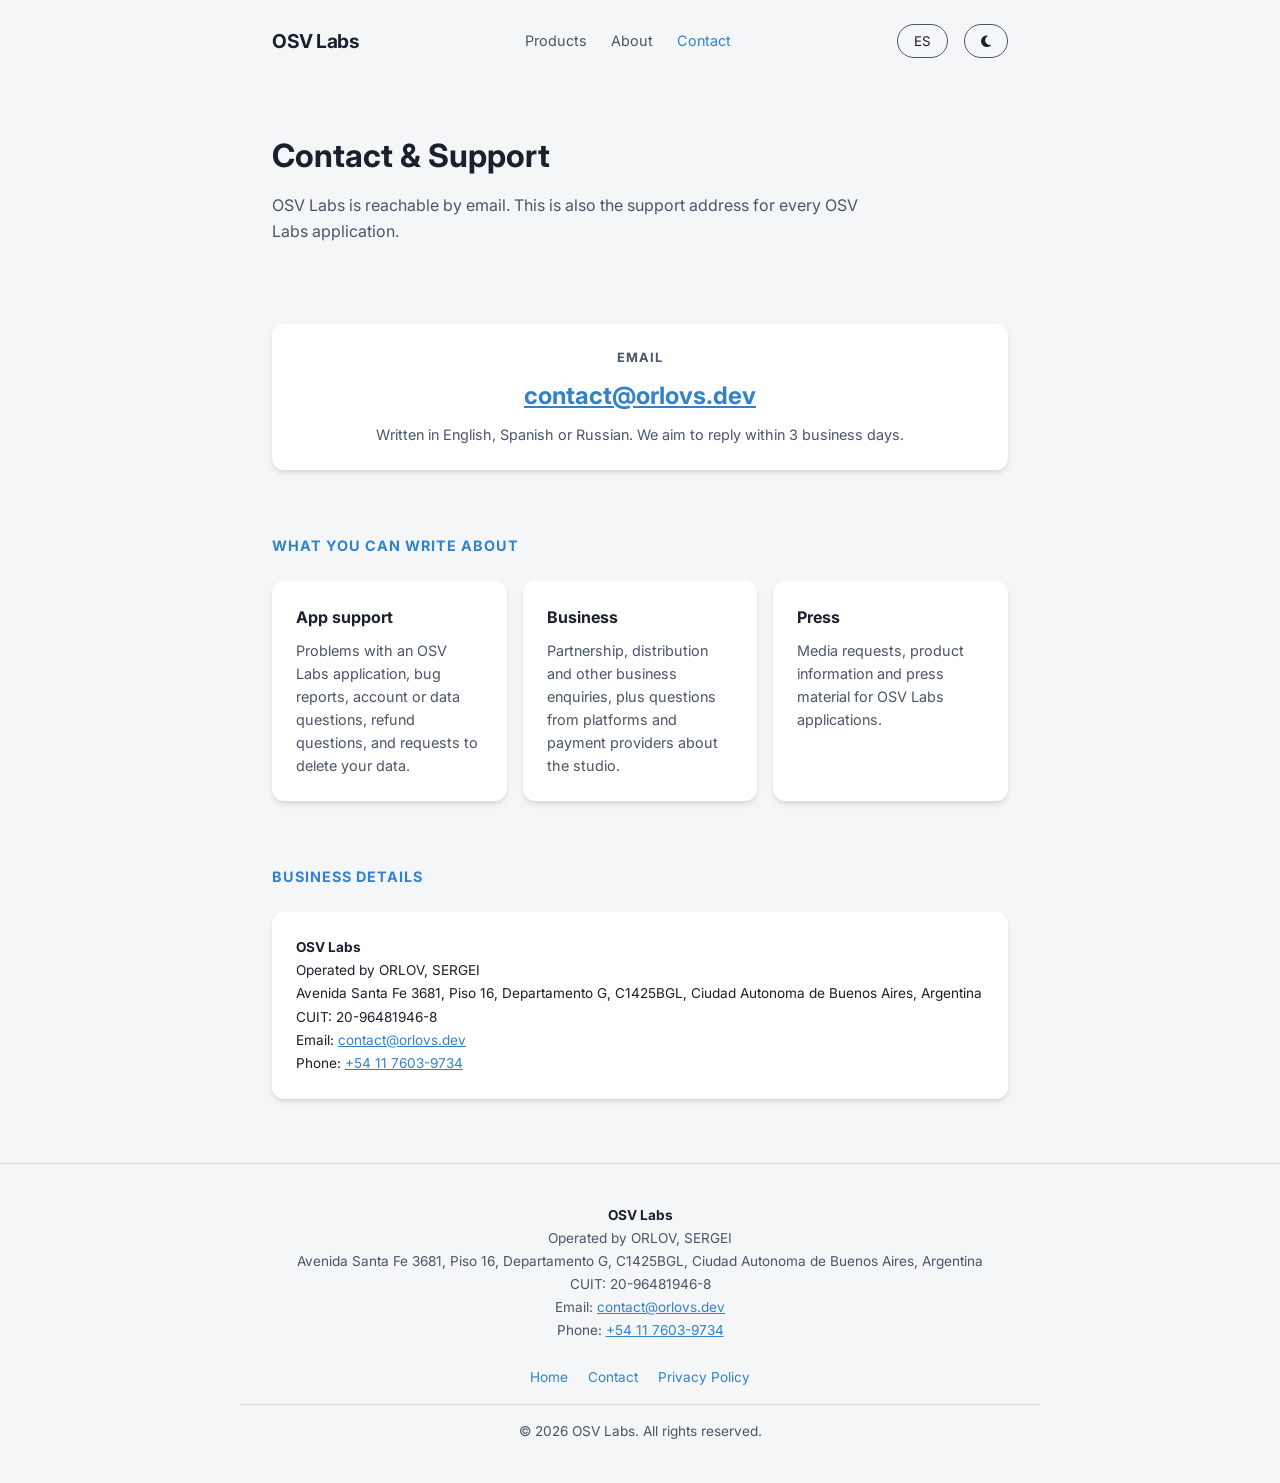
==== contact/index.html @ 73b3a89d "Rebuild site as OSV Labs studio website Reframe orlovs.dev from a personal developer portfolio into " ====
<!DOCTYPE html>
<html lang="en">
<head>
    <meta charset="UTF-8">
    <meta name="viewport" content="width=device-width, initial-scale=1.0">
    <title>Contact & Support — OSV Labs</title>
    <meta name="description" content="Contact OSV Labs: app support, business enquiries and press. Email contact@orlovs.dev.">
    <meta name="robots" content="index, follow">
    <link rel="canonical" href="https://orlovs.dev/contact/">
    <link rel="icon" type="image/svg+xml" href="/images/favicon.svg">
    <link rel="apple-touch-icon" href="/images/favicon.svg">
    <link rel="stylesheet" href="/style.css">
    <link rel="stylesheet" href="https://cdnjs.cloudflare.com/ajax/libs/font-awesome/6.4.0/css/all.min.css">
    <link href="https://fonts.googleapis.com/css2?family=Inter:wght@300;400;600;700&display=swap" rel="stylesheet">
</head>
<body>

    <nav class="navbar">
        <a href="/" class="logo">OSV Labs</a>
        <div class="nav-links">
            <a href="/#products" data-i18n="nav_products">Products</a>
            <a href="/#about" data-i18n="nav_about">About</a>
            <a href="/contact/" class="active" data-i18n="nav_contact">Contact</a>
        </div>
        <div class="controls">
            <button id="lang-toggle" class="btn-icon">ES</button>
            <button id="theme-toggle" class="btn-icon"><i class="fas fa-moon"></i></button>
        </div>
    </nav>

    <main>
        <section class="page-header">
            <h1 data-i18n="contact_title">Contact &amp; Support</h1>
            <p class="page-lead" data-i18n="contact_lead">OSV Labs is reachable by email. This is also the support address for every OSV Labs application.</p>
        </section>

        <section class="section visible">
            <div class="card contact-card">
                <p class="contact-label" data-i18n="legal_email">Email</p>
                <p class="contact-email"><a href="mailto:contact@orlovs.dev">contact@orlovs.dev</a></p>
                <p class="contact-note" data-i18n="contact_response">Written in English, Spanish or Russian. We aim to reply within 3 business days.</p>
            </div>
        </section>

        <section class="section visible">
            <h3 class="section-title" data-i18n="contact_what_title">What you can write about</h3>
            <div class="reason-grid">
                <div class="card reason-card">
                    <h4 data-i18n="contact_support_h">App support</h4>
                    <p data-i18n="contact_support_p">Problems with an OSV Labs application, bug reports, account or data questions, refund questions, and requests to delete your data.</p>
                </div>
                <div class="card reason-card">
                    <h4 data-i18n="contact_business_h">Business</h4>
                    <p data-i18n="contact_business_p">Partnership, distribution and other business enquiries, plus questions from platforms and payment providers about the studio.</p>
                </div>
                <div class="card reason-card">
                    <h4 data-i18n="contact_press_h">Press</h4>
                    <p data-i18n="contact_press_p">Media requests, product information and press material for OSV Labs applications.</p>
                </div>
            </div>
        </section>

        <section class="section visible">
            <h3 class="section-title" data-i18n="contact_details_title">Business details</h3>
            <div class="card">
                <div class="legal-info legal-info-block">
                    <p class="legal-name">OSV Labs</p>
                    <p><span data-i18n="legal_operated">Operated by</span> ORLOV, SERGEI</p>
                    <p>Avenida Santa Fe 3681, Piso 16, Departamento G, C1425BGL, Ciudad Autonoma de Buenos Aires, Argentina</p>
                    <p>CUIT: 20-96481946-8</p>
                    <p><span data-i18n="legal_email">Email</span>: <a href="mailto:contact@orlovs.dev">contact@orlovs.dev</a></p>
                    <p><span data-i18n="legal_phone">Phone</span>: <a href="tel:+541176039734">+54 11 7603-9734</a></p>
                </div>
            </div>
        </section>
    </main>

    <footer>
        <div class="footer-inner">
            <div class="legal-info">
                <p class="legal-name">OSV Labs</p>
                <p><span data-i18n="legal_operated">Operated by</span> ORLOV, SERGEI</p>
                <p>Avenida Santa Fe 3681, Piso 16, Departamento G, C1425BGL, Ciudad Autonoma de Buenos Aires, Argentina</p>
                <p>CUIT: 20-96481946-8</p>
                <p><span data-i18n="legal_email">Email</span>: <a href="mailto:contact@orlovs.dev">contact@orlovs.dev</a></p>
                <p><span data-i18n="legal_phone">Phone</span>: <a href="tel:+541176039734">+54 11 7603-9734</a></p>
            </div>
            <div class="footer-links">
                <a href="/" data-i18n="nav_home">Home</a>
                <a href="/contact/" data-i18n="nav_contact">Contact</a>
                <a href="/privacy/" data-i18n="nav_privacy">Privacy Policy</a>
            </div>
            <p class="copyright">© 2026 OSV Labs. <span data-i18n="footer_rights">All rights reserved.</span></p>
        </div>
    </footer>

    <script src="/script.js"></script>
</body>
</html>
---- style.css ----
/* === Переменные (Темы) === */
:root {
    /* Светлая тема */
    --bg-color: #f4f6f8;
    --card-bg: #ffffff;
    --text-primary: #1a202c;
    --text-secondary: #4a5568;
    --accent-color: #3182ce; /* Приятный синий */
    --accent-hover: #2b6cb0;
    --badge-bg: #c6f6d5;
    --badge-text: #22543d;
    --shadow: 0 4px 6px -1px rgba(0, 0, 0, 0.1), 0 2px 4px -1px rgba(0, 0, 0, 0.06);
    --transition-speed: 0.3s;
}

[data-theme="dark"] {
    /* Темная тема */
    --bg-color: #171923;
    --card-bg: #2d3748;
    --text-primary: #f7fafc;
    --text-secondary: #a0aec0;
    --accent-color: #63b3ed;
    --accent-hover: #4299e1;
    --badge-bg: #276749;
    --badge-text: #f0fff4;
    --shadow: 0 4px 6px -1px rgba(0, 0, 0, 0.4);
}

/* === Базовые стили === */
* {
    margin: 0;
    padding: 0;
    box-sizing: border-box;
}

body {
    font-family: 'Inter', sans-serif;
    background-color: var(--bg-color);
    color: var(--text-primary);
    transition: background-color var(--transition-speed), color var(--transition-speed);
    line-height: 1.6;
    overflow-x: hidden;
}

/* === Навигация === */
.navbar {
    display: flex;
    justify-content: space-between;
    align-items: center;
    gap: 1rem;
    flex-wrap: wrap;
    padding: 1.5rem 2rem;
    max-width: 800px;
    margin: 0 auto;
}

.logo {
    font-weight: 700;
    font-size: 1.2rem;
    letter-spacing: -0.5px;
    color: var(--text-primary);
    text-decoration: none;
}

.nav-links {
    display: flex;
    gap: 1.5rem;
    font-size: 0.9rem;
}

.nav-links a {
    color: var(--text-secondary);
    text-decoration: none;
    transition: color 0.2s;
}

.nav-links a:hover,
.nav-links a.active {
    color: var(--accent-color);
}

.controls {
    display: flex;
    gap: 1rem;
}

.btn-icon {
    background: none;
    border: 1px solid var(--text-secondary);
    color: var(--text-primary);
    padding: 0.5rem 1rem;
    border-radius: 20px;
    cursor: pointer;
    font-family: inherit;
    transition: all 0.2s ease;
}

.btn-icon:hover {
    background-color: var(--text-primary);
    color: var(--bg-color);
    border-color: var(--text-primary);
}

/* === Контент (Grid/Flex) === */
main {
    max-width: 800px;
    margin: 0 auto;
    padding: 0 2rem 4rem;
}

.section {
    margin-top: 4rem;
    opacity: 0; /* Для анимации появления */
    transform: translateY(20px);
    transition: opacity 0.6s ease-out, transform 0.6s ease-out;
}

.section.visible {
    opacity: 1;
    transform: translateY(0);
}

.section-title {
    font-size: 1.5rem;
    margin-bottom: 1.5rem;
    color: var(--accent-color);
    text-transform: uppercase;
    letter-spacing: 1px;
    font-size: 0.9rem;
    font-weight: 700;
}

/* === Hero Block === */
.hero {
    text-align: center;
    padding: 4rem 0;
    animation: fadeIn 0.8s ease-out forwards;
}

.photo-container {
    width: 150px;
    height: 150px;
    margin: 0 auto 1.5rem;
    border-radius: 50%;
    overflow: hidden;
    border: 3px solid var(--accent-color);
    box-shadow: var(--shadow);
}

.profile-photo {
    width: 100%;
    height: 100%;
    object-fit: cover;
}

.hero h1 {
    font-size: 2.5rem;
    margin-bottom: 0.5rem;
}

.hero h2 {
    font-size: 1.25rem;
    color: var(--text-secondary);
    font-weight: 400;
    margin-bottom: 1rem;
}

.social-links {
    margin-top: 1.5rem;
    display: flex;
    justify-content: center;
    gap: 1.5rem;
}

.social-links a {
    color: var(--text-secondary);
    font-size: 1.5rem;
    transition: color 0.2s;
}

.social-links a:hover {
    color: var(--accent-color);
}

/* === Карточки === */
.card {
    background-color: var(--card-bg);
    padding: 1.5rem;
    border-radius: 12px;
    box-shadow: var(--shadow);
    transition: background-color var(--transition-speed);
}

/* === Проекты === */
.projects-grid {
    display: grid;
    gap: 1.5rem;
}

.project-card {
    background-color: var(--card-bg);
    padding: 1.5rem;
    border-radius: 12px;
    box-shadow: var(--shadow);
    text-decoration: none;
    color: inherit;
    display: block;
    border: 1px solid transparent;
    transition: transform 0.2s, border-color 0.2s;
}

.link-card:hover {
    transform: translateY(-5px);
    border-color: var(--accent-color);
    cursor: pointer;
}

.project-header {
    display: flex;
    justify-content: space-between;
    align-items: center;
    margin-bottom: 0.8rem;
}

.project-title {
    font-size: 1.2rem;
    font-weight: 700;
}

.status-badge {
    background-color: var(--badge-bg);
    color: var(--badge-text);
    font-size: 0.7rem;
    padding: 0.2rem 0.6rem;
    border-radius: 6px;
    text-transform: uppercase;
    font-weight: 700;
}

.project-desc {
    font-size: 0.95rem;
    color: var(--text-secondary);
    margin-bottom: 1rem;
}

.project-tech {
    display: flex;
    gap: 1rem;
    font-size: 0.8rem;
    color: var(--accent-color);
    font-weight: 600;
}


/* === Внутренние страницы === */
.page-header {
    padding: 3rem 0 1rem;
}

.page-header h1 {
    font-size: 2rem;
    margin-bottom: 0.75rem;
}

.page-lead {
    color: var(--text-secondary);
    max-width: 60ch;
}

.page-meta {
    margin-top: 0.75rem;
    font-size: 0.85rem;
    color: var(--text-secondary);
}

.prose h2 {
    font-size: 1.05rem;
    margin: 1.75rem 0 0.5rem;
}

.prose h2:first-child {
    margin-top: 0;
}

.prose p {
    color: var(--text-secondary);
    margin-bottom: 0.75rem;
    font-size: 0.95rem;
}

.prose code {
    background-color: var(--bg-color);
    padding: 0.1rem 0.35rem;
    border-radius: 4px;
    font-size: 0.85em;
}

.prose a,
.legal-info a,
.footer-links a,
.contact-email a {
    color: var(--accent-color);
}

[hidden] {
    display: none !important;
}

/* === О студии === */
.about-card {
    display: flex;
    gap: 1.5rem;
    align-items: flex-start;
    flex-wrap: wrap;
}

.about-photo {
    width: 110px;
    height: 110px;
    flex-shrink: 0;
    border-radius: 50%;
    overflow: hidden;
    border: 3px solid var(--accent-color);
}

.about-text {
    flex: 1;
    min-width: 240px;
}

.about-text p {
    color: var(--text-secondary);
    margin-bottom: 0.75rem;
    font-size: 0.95rem;
}

.about-text p:last-child {
    margin-bottom: 0;
}

.about-lead strong {
    color: var(--text-primary);
}

/* === Продукты === */
.project-link {
    margin-top: 1rem;
    font-size: 0.85rem;
    color: var(--accent-color);
    font-weight: 600;
}

.products-note {
    margin-top: 1.5rem;
    font-size: 0.85rem;
    color: var(--text-secondary);
}

/* === Контакты === */
.contact-card {
    text-align: center;
}

.contact-label {
    font-size: 0.8rem;
    text-transform: uppercase;
    letter-spacing: 1px;
    color: var(--text-secondary);
    font-weight: 700;
}

.contact-email {
    font-size: 1.5rem;
    font-weight: 700;
    margin: 0.5rem 0;
    word-break: break-word;
}

.contact-note {
    font-size: 0.9rem;
    color: var(--text-secondary);
}

.reason-grid {
    display: grid;
    gap: 1rem;
}

@media (min-width: 700px) {
    .reason-grid {
        grid-template-columns: repeat(3, 1fr);
    }
}

.reason-card h4 {
    font-size: 1rem;
    margin-bottom: 0.5rem;
}

.reason-card p {
    font-size: 0.9rem;
    color: var(--text-secondary);
}

/* === Footer === */
footer {
    border-top: 1px solid rgba(128, 128, 128, 0.25);
    padding: 2.5rem 2rem;
    color: var(--text-secondary);
    font-size: 0.9rem;
}

.footer-inner {
    max-width: 800px;
    margin: 0 auto;
    text-align: center;
}

.legal-info {
    font-size: 0.85rem;
    line-height: 1.7;
}

.legal-info-block {
    text-align: left;
}

.legal-name {
    font-weight: 700;
    color: var(--text-primary);
}

.footer-links {
    display: flex;
    justify-content: center;
    flex-wrap: wrap;
    gap: 1.25rem;
    margin: 1.5rem 0 1rem;
    font-size: 0.85rem;
}

.footer-links a {
    text-decoration: none;
}

.footer-links a:hover {
    text-decoration: underline;
}

.copyright {
    padding-top: 1rem;
    border-top: 1px solid rgba(128, 128, 128, 0.25);
    font-size: 0.85rem;
}

/* === Анимации === */
@keyframes fadeIn {
    from { opacity: 0; transform: translateY(20px); }
    to { opacity: 1; transform: translateY(0); }
}
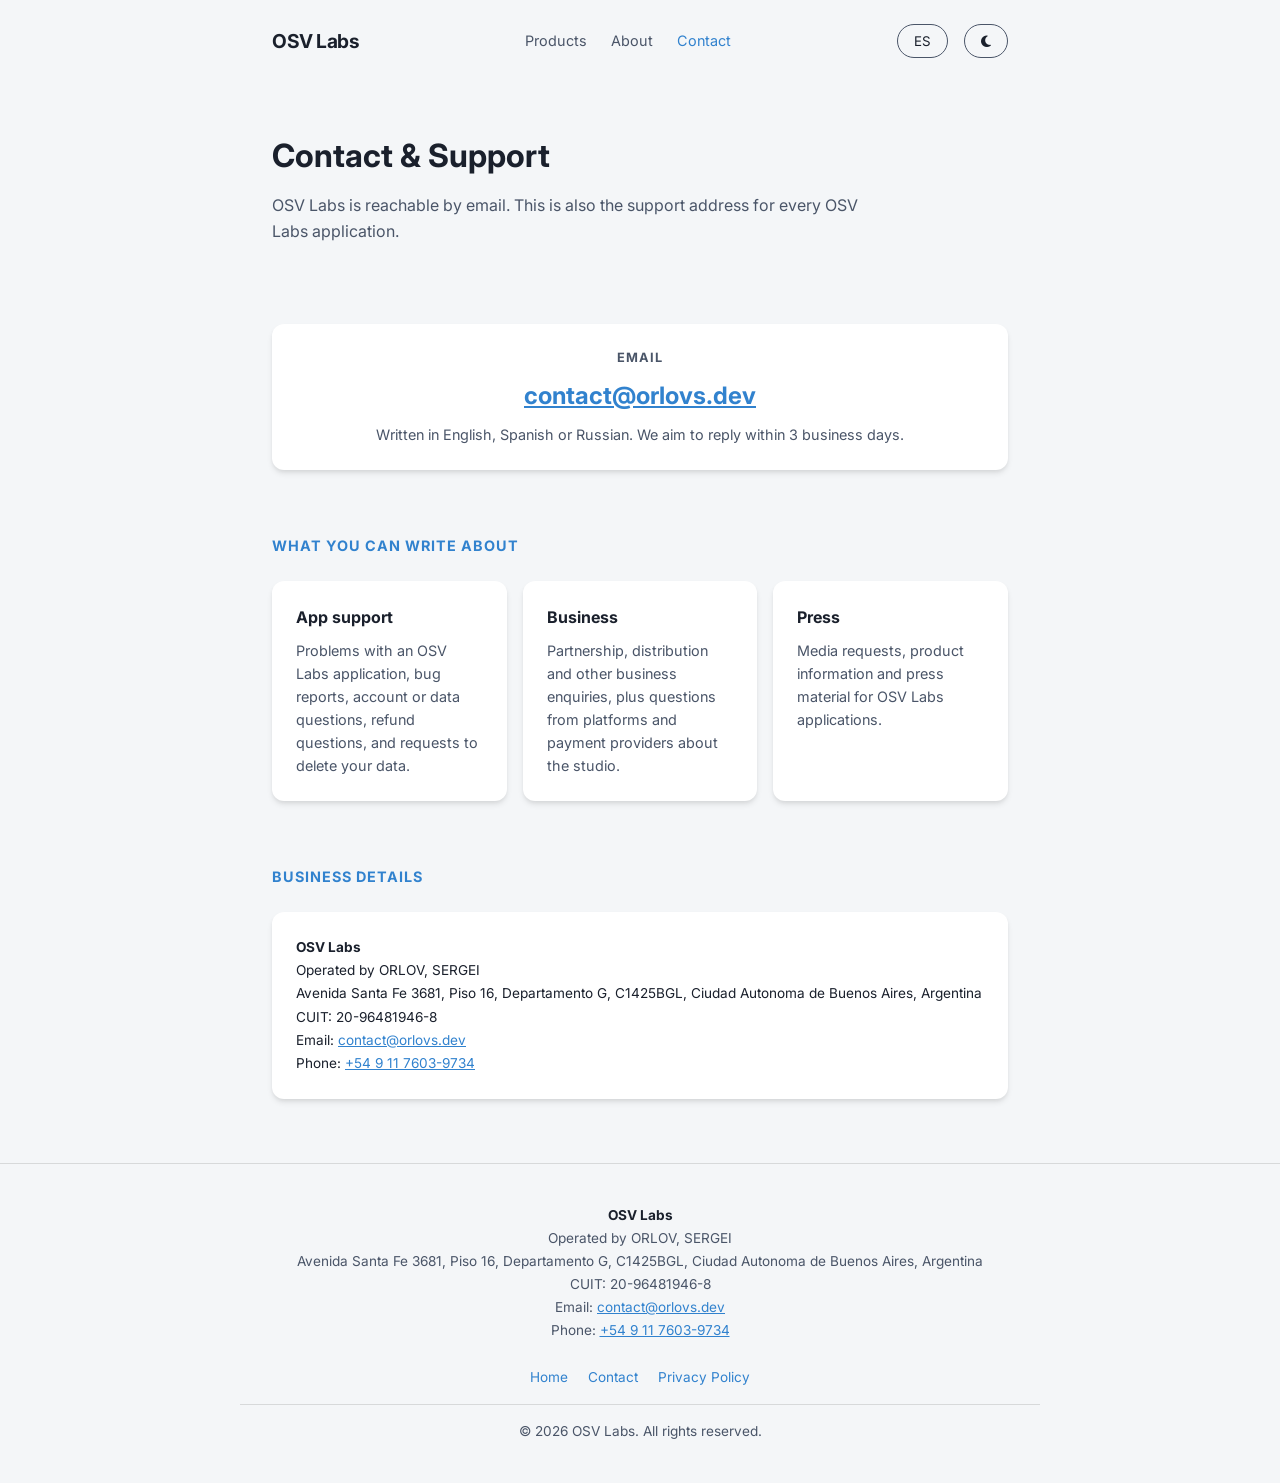
==== commit 767ecad9: "Restore the mobile prefix in the phone number Argentine mobile numbers need the 9 after the country " ====
--- a/contact/index.html
+++ b/contact/index.html
@@ -9,11 +9,12 @@
     <link rel="canonical" href="https://orlovs.dev/contact/">
     <link rel="icon" type="image/svg+xml" href="/images/favicon.svg">
     <link rel="apple-touch-icon" href="/images/favicon.svg">
-    <link rel="stylesheet" href="/style.css">
+    <link rel="stylesheet" href="/style.css?v=20260913">
     <link rel="stylesheet" href="https://cdnjs.cloudflare.com/ajax/libs/font-awesome/6.4.0/css/all.min.css">
     <link href="https://fonts.googleapis.com/css2?family=Inter:wght@300;400;600;700&display=swap" rel="stylesheet">
 </head>
 <body>
+<!--email_off-->
 
     <nav class="navbar">
         <a href="/" class="logo">OSV Labs</a>
@@ -69,7 +70,7 @@
                     <p>Avenida Santa Fe 3681, Piso 16, Departamento G, C1425BGL, Ciudad Autonoma de Buenos Aires, Argentina</p>
                     <p>CUIT: 20-96481946-8</p>
                     <p><span data-i18n="legal_email">Email</span>: <a href="mailto:contact@orlovs.dev">contact@orlovs.dev</a></p>
-                    <p><span data-i18n="legal_phone">Phone</span>: <a href="tel:+541176039734">+54 11 7603-9734</a></p>
+                    <p><span data-i18n="legal_phone">Phone</span>: <a href="tel:+5491176039734">+54 9 11 7603-9734</a></p>
                 </div>
             </div>
         </section>
@@ -83,7 +84,7 @@
                 <p>Avenida Santa Fe 3681, Piso 16, Departamento G, C1425BGL, Ciudad Autonoma de Buenos Aires, Argentina</p>
                 <p>CUIT: 20-96481946-8</p>
                 <p><span data-i18n="legal_email">Email</span>: <a href="mailto:contact@orlovs.dev">contact@orlovs.dev</a></p>
-                <p><span data-i18n="legal_phone">Phone</span>: <a href="tel:+541176039734">+54 11 7603-9734</a></p>
+                <p><span data-i18n="legal_phone">Phone</span>: <a href="tel:+5491176039734">+54 9 11 7603-9734</a></p>
             </div>
             <div class="footer-links">
                 <a href="/" data-i18n="nav_home">Home</a>
@@ -94,6 +95,7 @@
         </div>
     </footer>
 
-    <script src="/script.js"></script>
+    <script src="/script.js?v=20260913"></script>
+<!--/email_off-->
 </body>
 </html>
